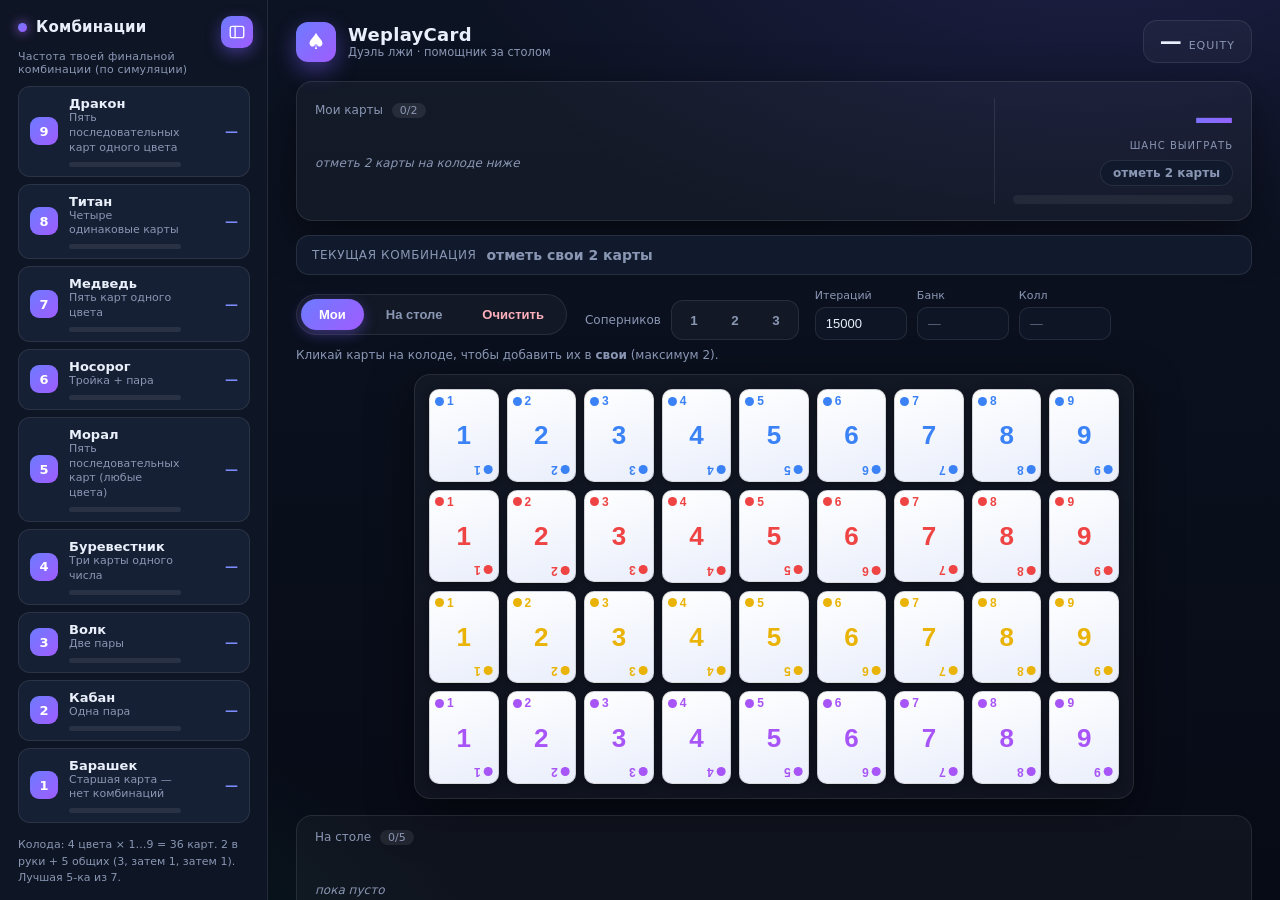
==== index.html @ 61156c61 "Add WeplayCard 'Duel of Lies' equity helper (web app + local launchers) - engine.js: pure 36-card lo" ====
<!DOCTYPE html>
<html lang="ru">
<head>
  <meta charset="UTF-8" />
  <meta name="viewport" content="width=device-width, initial-scale=1.0" />
  <title>WeplayCard — Помощник дуэли лжи</title>
  <link rel="preconnect" href="https://fonts.googleapis.com" />
  <link rel="stylesheet" href="styles.css?v=7" />
</head>
<body>
  <!-- Ловитель ошибок: если JS упадёт — покажем баннер, а не пустоту -->
  <div id="errBanner" class="err-banner" hidden></div>

  <div class="app">
    <!-- Сворачиваемый сайдбар: комбинации -->
    <aside class="sidebar" id="rules">
      <button class="sidebar-toggle" id="rulesToggle" aria-label="Свернуть/развернуть">
        <svg viewBox="0 0 24 24" width="18" height="18"><rect x="3" y="4.5" width="18" height="15" rx="2.5" fill="none" stroke="currentColor" stroke-width="1.8"/><line x1="9.5" y1="4.5" x2="9.5" y2="19.5" stroke="currentColor" stroke-width="1.8" stroke-linecap="round"/></svg>
      </button>
      <div class="sidebar-inner">
        <div class="sidebar-head">
          <span class="sb-dot"></span>
          <h2>Комбинации</h2>
        </div>
        <div class="combo-caption">Частота твоей финальной комбинации (по симуляции)</div>
        <div class="combo-list" id="rulesBody"></div>
        <div class="sidebar-note">
          Колода: 4 цвета × 1…9 = 36 карт. 2 в руки + 5 общих (3, затем 1, затем 1). Лучшая 5-ка из 7.
        </div>
        <div class="sidebar-note warn">
          ⚠️ Честная математика: блеф и чтение оппонента не учитываются.
        </div>
      </div>
      <div class="sidebar-collapsed-label">Комбинации</div>
    </aside>

    <!-- Рабочая зона -->
    <main class="workspace">
      <header class="topbar">
        <div class="brand">
          <div class="logo">♠</div>
          <div class="brand-text">
            <b>WeplayCard</b>
            <span>Дуэль лжи · помощник за столом</span>
          </div>
        </div>
        <div class="top-equity" id="topEquity" title="Шанс выиграть (equity)">
          <span class="te-val" id="topVal">—</span>
          <span class="te-cap">equity</span>
        </div>
      </header>

      <!-- Мои карты + живой % -->
      <section class="hand-row">
        <div class="hand-left">
          <div class="row-label">Мои карты <span class="count" id="heroCount">0/2</span></div>
          <div class="hand-cards" id="heroCards">
            <span class="placeholder">отметь 2 карты на колоде ниже</span>
          </div>
        </div>
        <div class="hand-right">
          <div class="equity-readout">
            <span class="er-value" id="ebValue">—</span>
            <span class="er-cap">шанс выиграть</span>
          </div>
          <div class="reco-chip" id="recoChip">отметь 2 карты</div>
          <div class="seg" id="segBar" hidden>
            <div class="seg-win" id="segWin"></div>
            <div class="seg-tie" id="segTie"></div>
            <div class="seg-lose" id="segLose"></div>
          </div>
        </div>
      </section>

      <!-- Текущая комбинация -->
      <div class="combo-now" id="comboNow">
        <span class="cn-label">Текущая комбинация</span>
        <span class="cn-value muted">отметь свои карты и минимум 3 общих</span>
      </div>

      <!-- Контролы -->
      <div class="controls">
        <div class="segmented" role="group">
          <button class="seg-btn active" data-mode="hero" id="modeHero">Мои</button>
          <button class="seg-btn" data-mode="table" id="modeTable">На столе</button>
          <button class="seg-btn ghost" id="clearBtn">Очистить</button>
        </div>
        <div class="opts">
          <div class="opt-group">
            <span class="opt-label">Соперников</span>
            <div class="stepper">
              <button class="stepper-btn" data-opp="1">1</button>
              <button class="stepper-btn" data-opp="2">2</button>
              <button class="stepper-btn" data-opp="3">3</button>
            </div>
          </div>
          <div class="opt-group">
            <label class="field">Итераций
              <input type="number" id="iterInput" min="2000" step="1000" value="15000" />
            </label>
            <label class="field">Банк
              <input type="number" id="potInput" min="0" placeholder="—" />
            </label>
            <label class="field">Колл
              <input type="number" id="betInput" min="0" placeholder="—" />
            </label>
          </div>
        </div>
      </div>

      <p class="hint" id="modeHint">Кликай карты на колоде, чтобы добавить их в <b>свои</b> (максимум 2).</p>

      <!-- Колода -->
      <div class="deck" id="cardGrid"></div>

      <!-- Стол -->
      <section class="table-row">
        <div class="row-label">На столе <span class="count" id="tableCount">0/5</span></div>
        <div class="hand-cards" id="tableCards">
          <span class="placeholder">пока пусто</span>
        </div>
      </section>
    </main>
  </div>

  <script src="engine.js?v=7"></script>
  <script src="app.js?v=7"></script>
</body>
</html>
---- styles.css ----
:root {
  --bg-0: #070b16;
  --bg-1: #0c1322;
  --panel: rgba(255, 255, 255, 0.035);
  --panel-solid: #111a2c;
  --border: rgba(255, 255, 255, 0.09);
  --border-strong: rgba(255, 255, 255, 0.16);
  --text: #eaf0fb;
  --muted: #8a97b4;
  --accent: #7c8cff;
  --accent-2: #b06bff;
  --grad: linear-gradient(135deg, #6d7bff 0%, #a05cff 100%);
  --hero: #4f8bff;
  --table: #2dd4a7;
  --raise: #22c55e;
  --call: #4f8bff;
  --warn: #f59e0b;
  --fold: #f43f5e;
  --c-blue: #3b82f6;
  --c-red: #ef4444;
  --c-yellow: #eab308;
  --c-violet: #a855f7;
  --radius: 16px;
  --shadow: 0 14px 44px rgba(0, 0, 0, 0.5);
  font-family: "Inter", -apple-system, BlinkMacSystemFont, "Segoe UI", Roboto, system-ui, sans-serif;
}

* { box-sizing: border-box; }
html, body { margin: 0; height: 100%; }
body {
  background:
    radial-gradient(1100px 600px at 85% -10%, rgba(123, 92, 255, 0.16), transparent 60%),
    radial-gradient(900px 500px at 0% 110%, rgba(45, 212, 167, 0.10), transparent 55%),
    linear-gradient(180deg, var(--bg-1), var(--bg-0));
  color: var(--text);
  font-size: 14px;
  -webkit-font-smoothing: antialiased;
}

/* Баннер ошибок */
.err-banner {
  position: fixed; top: 0; left: 0; right: 0; z-index: 999;
  background: #3b0d16; color: #ffd7df; border-bottom: 1px solid #7f1d2e;
  padding: 10px 16px; font-size: 13px; font-family: ui-monospace, monospace;
}
.err-banner[hidden] { display: none; }

.app { display: flex; height: 100vh; overflow: hidden; }

/* ===== Сайдбар ===== */
.sidebar {
  position: relative; width: 268px; flex: 0 0 268px;
  background: #0e1524;
  border-right: 1px solid var(--border);
  transition: flex-basis .25s cubic-bezier(.4,0,.2,1), width .25s cubic-bezier(.4,0,.2,1);
  overflow: hidden;
}
.sidebar.collapsed { width: 54px; flex-basis: 54px; }
.sidebar-toggle {
  position: absolute; top: 16px; right: 14px; z-index: 3;
  width: 32px; height: 32px; border-radius: 10px; cursor: pointer; border: none;
  background: var(--grad); color: #fff; display: grid; place-items: center;
  box-shadow: 0 5px 16px rgba(123,92,255,0.45); transition: transform .25s, box-shadow .15s;
}
.sidebar-toggle:hover { box-shadow: 0 7px 22px rgba(123,92,255,0.6); }
.sidebar.collapsed .sidebar-toggle { transform: rotate(180deg); }
.sidebar-inner { width: 268px; height: 100%; padding: 18px; overflow-y: auto; }
.sidebar.collapsed .sidebar-inner { opacity: 0; pointer-events: none; }
.sidebar-head { display: flex; align-items: center; gap: 9px; margin-bottom: 14px; }
.sidebar-head h2 { margin: 0; font-size: 15px; letter-spacing: .2px; }
.sb-dot { width: 9px; height: 9px; border-radius: 50%; background: var(--grad); box-shadow: 0 0 12px var(--accent-2); }

.combo-caption { font-size: 11px; color: var(--muted); margin-bottom: 10px; letter-spacing: .2px; }
.combo-list { display: flex; flex-direction: column; gap: 7px; }
.combo-item {
  display: grid; grid-template-columns: auto 1fr auto; gap: 11px; align-items: center;
  background: #162034; border: 1px solid var(--border); border-radius: 12px; padding: 9px 11px;
  transition: border-color .15s, transform .12s;
}
.combo-item:hover { border-color: var(--border-strong); transform: translateX(2px); }
.combo-lvl {
  width: 28px; height: 28px; border-radius: 9px; display: grid; place-items: center;
  font-weight: 800; font-size: 13px; color: #fff; background: var(--grad);
}
.combo-meta { min-width: 0; }
.combo-name { font-weight: 700; font-size: 13px; }
.combo-desc { font-size: 11px; color: var(--muted); line-height: 1.35; }
.combo-bar { height: 5px; border-radius: 20px; background: rgba(255,255,255,0.08); margin-top: 6px; overflow: hidden; }
.combo-bar-fill { height: 100%; width: 0%; background: var(--grad); border-radius: 20px; transition: width .25s ease; }
.combo-pct { font-weight: 800; font-size: 13px; color: var(--accent); text-align: right; min-width: 46px; }

.sidebar-note { font-size: 11px; color: var(--muted); line-height: 1.5; margin-top: 14px; }
.sidebar-note.warn { color: #ffb0bd; }
.sidebar-collapsed-label {
  position: absolute; top: 64px; left: 0; right: 0; text-align: center;
  writing-mode: vertical-rl; transform: rotate(180deg); margin: 0 auto;
  font-size: 11px; letter-spacing: 2px; color: var(--muted); text-transform: uppercase; opacity: 0; transition: opacity .2s;
}
.sidebar.collapsed .sidebar-collapsed-label { opacity: 1; }

/* ===== Рабочая зона ===== */
.workspace { flex: 1; min-width: 0; overflow-y: auto; padding: 20px 28px 40px; }
.workspace::-webkit-scrollbar { width: 10px; }
.workspace::-webkit-scrollbar-thumb { background: rgba(255,255,255,0.1); border-radius: 8px; }

.topbar { display: flex; justify-content: space-between; align-items: center; margin-bottom: 18px; gap: 16px; }
.brand { display: flex; align-items: center; gap: 12px; min-width: 0; }
.logo {
  width: 40px; height: 40px; border-radius: 12px; display: grid; place-items: center;
  font-size: 22px; color: #fff; background: var(--grad); box-shadow: 0 8px 22px rgba(123,92,255,0.45); flex: 0 0 auto;
}
.brand-text { display: flex; flex-direction: column; min-width: 0; }
.brand-text b { font-size: 18px; letter-spacing: .3px; }
.brand-text span { font-size: 11.5px; color: var(--muted); }
.top-equity {
  display: flex; align-items: baseline; gap: 7px; padding: 8px 16px; border-radius: 14px;
  background: var(--panel); border: 1px solid var(--border); backdrop-filter: blur(8px); flex: 0 0 auto;
}
.top-equity .te-val { font-size: 22px; font-weight: 800; }
.top-equity .te-cap { font-size: 11px; color: var(--muted); text-transform: uppercase; letter-spacing: 1px; }

/* Мои карты + equity */
.hand-row {
  display: flex; gap: 18px; align-items: stretch;
  background: var(--panel); border: 1px solid var(--border); border-radius: var(--radius);
  padding: 16px 18px; box-shadow: var(--shadow);
}
.hand-left { flex: 1; min-width: 0; display: flex; flex-direction: column; justify-content: center; }
.hand-right { display: flex; flex-direction: column; align-items: flex-end; justify-content: center; gap: 9px; padding-left: 18px; border-left: 1px solid var(--border); }
.row-label { font-size: 12px; color: var(--muted); margin-bottom: 10px; display: block; }
.row-label .count { font-size: 11px; background: rgba(255,255,255,0.08); padding: 1px 8px; border-radius: 20px; margin-left: 5px; }
.hand-cards { display: flex; flex-wrap: wrap; gap: 8px; align-items: center; min-height: 72px; }
.placeholder { color: var(--muted); font-size: 12px; font-style: italic; }

.equity-readout { text-align: right; line-height: 1; }
.equity-readout .er-value { font-size: 40px; font-weight: 900; letter-spacing: -1px;
  background: var(--grad); -webkit-background-clip: text; background-clip: text; -webkit-text-fill-color: transparent; }
.equity-readout .er-cap { display: block; font-size: 10px; color: var(--muted); margin-top: 3px; text-transform: uppercase; letter-spacing: 1px; }

.reco-chip { font-size: 12px; font-weight: 700; padding: 5px 12px; border-radius: 999px;
  background: var(--panel-solid); border: 1px solid var(--border); color: var(--muted); white-space: nowrap; }
.reco-chip.raise { color: #74f0a8; border-color: rgba(34,197,94,0.5); background: rgba(34,197,94,0.08); }
.reco-chip.call  { color: #9ec0ff; border-color: rgba(79,139,255,0.5); background: rgba(79,139,255,0.08); }
.reco-chip.warn  { color: #ffcf8a; border-color: rgba(245,158,11,0.5); background: rgba(245,158,11,0.08); }
.reco-chip.fold  { color: #ff9aa9; border-color: rgba(244,63,94,0.5); background: rgba(244,63,94,0.08); }

.seg { display: flex; width: 220px; height: 9px; border-radius: 20px; overflow: hidden; background: rgba(255,255,255,0.06); }
.seg > div { height: 100%; transition: width .25s ease; }
.seg-win { background: var(--raise); }
.seg-tie { background: #64748b; }
.seg-lose { background: var(--fold); }

/* Текущая комбинация */
.combo-now {
  display: flex; align-items: center; gap: 10px; flex-wrap: wrap; margin: 14px 0;
  background: var(--panel-solid); border: 1px solid var(--border); border-radius: 13px; padding: 11px 15px;
}
.combo-now .cn-label { font-size: 12px; color: var(--muted); text-transform: uppercase; letter-spacing: .6px; }
.combo-now .cn-value { font-weight: 800; font-size: 14px; }
.combo-now .cn-level { color: var(--muted); font-size: 12px; }
.combo-now .pcard { width: 48px; height: 66px; flex: 0 0 auto; }
.combo-now .pcard .center { font-size: 18px; }

/* Контролы */
.controls { display: flex; gap: 18px; align-items: center; flex-wrap: wrap; margin: 4px 0 6px; }
.segmented { display: inline-flex; background: var(--panel); border: 1px solid var(--border); border-radius: 999px; padding: 4px; gap: 4px; }
.seg-btn { border: none; background: transparent; color: var(--muted); padding: 8px 18px; border-radius: 999px; cursor: pointer; font-size: 13px; font-weight: 600; transition: all .18s; }
.seg-btn:hover { color: var(--text); }
.seg-btn.active { background: var(--grad); color: #fff; box-shadow: 0 4px 14px rgba(123,92,255,0.4); }
.seg-btn.ghost { color: #ffb0bd; }
.seg-btn.ghost:hover { color: #ffd0d8; }

.opts { display: flex; align-items: flex-end; gap: 16px; flex-wrap: wrap; }
.opt-group { display: flex; align-items: center; gap: 10px; }
.opt-label { font-size: 12px; color: var(--muted); }
.stepper { display: inline-flex; background: var(--panel); border: 1px solid var(--border); border-radius: 12px; padding: 3px; gap: 3px; }
.stepper-btn { border: none; background: transparent; color: var(--muted); min-width: 38px; height: 32px; border-radius: 9px; cursor: pointer; font-weight: 700; transition: all .15s; }
.stepper-btn:hover { color: var(--text); background: rgba(255,255,255,0.05); }
.stepper-btn.active { background: var(--grad); color: #fff; }

.field { font-size: 11px; color: var(--muted); display: flex; flex-direction: column; gap: 5px; }
.field input { width: 92px; background: #0e1626; border: 1px solid var(--border); color: var(--text); border-radius: 10px; padding: 8px 10px; font-size: 13px; transition: border-color .15s, box-shadow .15s; }
.field input::placeholder { color: #5b667e; }
.field input:focus { outline: none; border-color: var(--accent); box-shadow: 0 0 0 3px rgba(124,140,255,0.25); }

.hint { font-size: 12px; color: var(--muted); margin: 8px 0 12px; }

/* Колода — гибкая сетка 9 колонок: карты подстраиваются под ширину, скроллбара нет */
.deck {
  display: grid; grid-template-columns: repeat(9, minmax(0, 1fr)); gap: 8px;
  max-width: 720px; margin: 0 auto; padding: 14px;
  background: var(--panel); border: 1px solid var(--border); border-radius: var(--radius); box-shadow: var(--shadow);
}

/* Карта */
.pcard {
  --c: #3b82f6;
  position: relative; width: 100%; aspect-ratio: 3 / 4; border-radius: 10px;
  background: linear-gradient(160deg, #ffffff, #e9eefb);
  border: 1px solid rgba(0,0,0,0.14); color: #0b1220;
  box-shadow: 0 2px 8px rgba(0,0,0,0.4); overflow: hidden;
  display: flex; flex-direction: column; justify-content: center; align-items: center;
}
.pcard .corner { position: absolute; top: 4px; left: 5px; display: flex; align-items: center; gap: 3px; font-size: 12px; font-weight: 800; color: var(--c); }
.pcard .corner .pip { width: 9px; height: 9px; border-radius: 50%; background: var(--c); }
.pcard .center { font-size: 26px; font-weight: 900; color: var(--c); line-height: 1; }
.pcard .corner.br { top: auto; bottom: 4px; left: auto; right: 5px; transform: rotate(180deg); }

/* Ячейка колоды */
.card-cell { cursor: pointer; border: 1px solid rgba(0,0,0,0.14); transition: transform .12s ease, box-shadow .15s ease; }
.card-cell:hover { transform: translateY(-3px); box-shadow: 0 10px 22px rgba(0,0,0,0.5); }
.card-cell:active { transform: translateY(-1px) scale(.97); }
.card-cell.hero { border: 2px solid var(--hero); box-shadow: 0 0 0 3px rgba(79,139,255,0.35), 0 8px 20px rgba(79,139,255,0.3); }
.card-cell.table { border: 2px solid var(--table); box-shadow: 0 0 0 3px rgba(45,212,167,0.35), 0 8px 20px rgba(45,212,167,0.25); }
.card-cell:focus-visible { outline: 2px solid var(--accent); outline-offset: 2px; }

/* Карты в выборках чуть крупнее */
.hand-cards .pcard { width: 56px; height: 78px; }
.hand-cards .pcard .center { font-size: 22px; }

/* Строка стола */
.table-row { margin-top: 16px; background: var(--panel); border: 1px solid var(--border); border-radius: var(--radius); padding: 14px 18px; }
.table-row .row-label { margin-bottom: 10px; }

.muted { color: var(--muted); }

/* Адаптив: на узких экранах сайдбар уезжает в оверлей, контент занимает всю ширину */
@media (max-width: 1024px) {
  .sidebar { position: absolute; z-index: 40; height: 100%; box-shadow: 0 0 60px rgba(0,0,0,0.6); }
  .app { position: relative; }
}
@media (max-width: 640px) {
  .hand-row { flex-direction: column; }
  .hand-right { align-items: flex-start; border-left: none; border-top: 1px solid var(--border); padding-left: 0; padding-top: 12px; }
  .equity-readout { text-align: left; }
  .workspace { padding: 16px 14px 32px; }
  .deck { gap: 6px; max-width: 100%; }
  .hand-cards .pcard { width: 48px; height: 66px; }
  .hand-cards .pcard .center { font-size: 18px; }
}
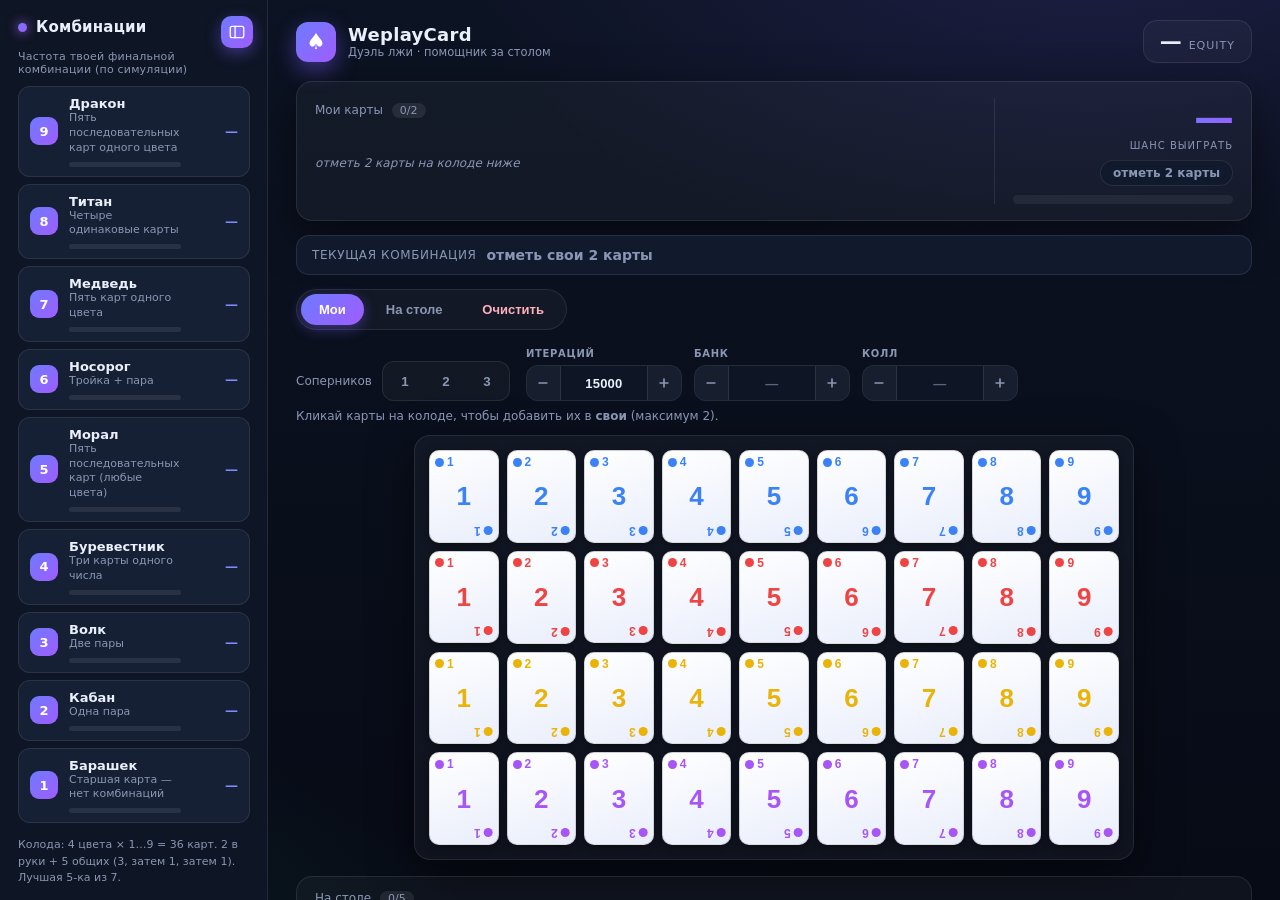
==== commit 9d5ccead: "feat: show combo equity + preflop Barashek/Kaban and modern numeric steppers - engine: add evaluateP" ====
--- a/index.html
+++ b/index.html
@@ -94,15 +94,42 @@
               <button class="stepper-btn" data-opp="3">3</button>
             </div>
           </div>
-          <div class="opt-group">
-            <label class="field">Итераций
-              <input type="number" id="iterInput" min="2000" step="1000" value="15000" />
+          <div class="opt-group num-group">
+            <label class="field field--num" for="iterInput">
+              <span class="field-label">Итераций</span>
+              <div class="num-input" data-input="iterInput">
+                <button class="num-btn" type="button" data-dir="-1" aria-label="меньше">
+                  <svg viewBox="0 0 16 16" width="14" height="14" aria-hidden="true"><path d="M3.5 8h9" stroke="currentColor" stroke-width="1.9" stroke-linecap="round"/></svg>
+                </button>
+                <input type="number" id="iterInput" min="2000" max="100000" step="1000" value="15000" inputmode="numeric" autocomplete="off" />
+                <button class="num-btn" type="button" data-dir="1" aria-label="больше">
+                  <svg viewBox="0 0 16 16" width="14" height="14" aria-hidden="true"><path d="M8 3.5v9M3.5 8h9" stroke="currentColor" stroke-width="1.9" stroke-linecap="round"/></svg>
+                </button>
+              </div>
             </label>
-            <label class="field">Банк
-              <input type="number" id="potInput" min="0" placeholder="—" />
+            <label class="field field--num" for="potInput">
+              <span class="field-label">Банк</span>
+              <div class="num-input" data-input="potInput">
+                <button class="num-btn" type="button" data-dir="-1" aria-label="меньше">
+                  <svg viewBox="0 0 16 16" width="14" height="14" aria-hidden="true"><path d="M3.5 8h9" stroke="currentColor" stroke-width="1.9" stroke-linecap="round"/></svg>
+                </button>
+                <input type="number" id="potInput" min="0" max="100000" step="10" placeholder="—" inputmode="numeric" autocomplete="off" />
+                <button class="num-btn" type="button" data-dir="1" aria-label="больше">
+                  <svg viewBox="0 0 16 16" width="14" height="14" aria-hidden="true"><path d="M8 3.5v9M3.5 8h9" stroke="currentColor" stroke-width="1.9" stroke-linecap="round"/></svg>
+                </button>
+              </div>
             </label>
-            <label class="field">Колл
-              <input type="number" id="betInput" min="0" placeholder="—" />
+            <label class="field field--num" for="betInput">
+              <span class="field-label">Колл</span>
+              <div class="num-input" data-input="betInput">
+                <button class="num-btn" type="button" data-dir="-1" aria-label="меньше">
+                  <svg viewBox="0 0 16 16" width="14" height="14" aria-hidden="true"><path d="M3.5 8h9" stroke="currentColor" stroke-width="1.9" stroke-linecap="round"/></svg>
+                </button>
+                <input type="number" id="betInput" min="0" max="100000" step="5" placeholder="—" inputmode="numeric" autocomplete="off" />
+                <button class="num-btn" type="button" data-dir="1" aria-label="больше">
+                  <svg viewBox="0 0 16 16" width="14" height="14" aria-hidden="true"><path d="M8 3.5v9M3.5 8h9" stroke="currentColor" stroke-width="1.9" stroke-linecap="round"/></svg>
+                </button>
+              </div>
             </label>
           </div>
         </div>
--- a/styles.css
+++ b/styles.css
@@ -78,6 +78,8 @@
   transition: border-color .15s, transform .12s;
 }
 .combo-item:hover { border-color: var(--border-strong); transform: translateX(2px); }
+.combo-item.is-current { border-color: rgba(124,140,255,0.55); background: rgba(124,140,255,0.10); box-shadow: 0 0 0 1px rgba(124,140,255,0.25) inset, 0 4px 16px rgba(124,140,255,0.15); transform: translateX(2px); }
+.combo-item.is-current .combo-lvl { box-shadow: 0 0 0 3px rgba(124,140,255,0.30); }
 .combo-lvl {
   width: 28px; height: 28px; border-radius: 9px; display: grid; place-items: center;
   font-weight: 800; font-size: 13px; color: #fff; background: var(--grad);
@@ -158,6 +160,9 @@
 .combo-now .cn-label { font-size: 12px; color: var(--muted); text-transform: uppercase; letter-spacing: .6px; }
 .combo-now .cn-value { font-weight: 800; font-size: 14px; }
 .combo-now .cn-level { color: var(--muted); font-size: 12px; }
+.combo-now .cn-equity { font-size: 13px; font-weight: 700; }
+.combo-now .cn-freq { font-size: 12px; font-weight: 500; }
+.combo-now .cn-note { font-size: 12px; }
 .combo-now .pcard { width: 48px; height: 66px; flex: 0 0 auto; }
 .combo-now .pcard .center { font-size: 18px; }
 
@@ -178,10 +183,63 @@
 .stepper-btn:hover { color: var(--text); background: rgba(255,255,255,0.05); }
 .stepper-btn.active { background: var(--grad); color: #fff; }
 
+/* убираем системные стрелки у всех number */
+input[type="number"]::-webkit-outer-spin-button,
+input[type="number"]::-webkit-inner-spin-button { -webkit-appearance: none; margin: 0; }
+input[type="number"] { -moz-appearance: textfield; appearance: textfield; }
+
 .field { font-size: 11px; color: var(--muted); display: flex; flex-direction: column; gap: 5px; }
 .field input { width: 92px; background: #0e1626; border: 1px solid var(--border); color: var(--text); border-radius: 10px; padding: 8px 10px; font-size: 13px; transition: border-color .15s, box-shadow .15s; }
 .field input::placeholder { color: #5b667e; }
 .field input:focus { outline: none; border-color: var(--accent); box-shadow: 0 0 0 3px rgba(124,140,255,0.25); }
+
+/* современные кастомные степперы для Итераций / Банк / Колл */
+.field--num { gap: 4px; }
+.field-label { font-size: 10px; font-weight: 700; letter-spacing: .7px; text-transform: uppercase; color: var(--muted); }
+.num-input {
+  display: flex; align-items: stretch;
+  background: #0e1626;
+  border: 1px solid var(--border);
+  border-radius: 12px;
+  overflow: hidden;
+  height: 36px;
+  margin-top: 2px;
+  transition: border-color .18s, box-shadow .18s, background .18s, transform .12s;
+}
+.num-input:hover { border-color: var(--border-strong); background: #111d33; }
+.num-input:focus-within {
+  border-color: var(--accent);
+  box-shadow: 0 0 0 3px rgba(124,140,255,0.20), 0 8px 20px rgba(124,140,255,0.18);
+  background: #111d33;
+}
+.num-input input {
+  width: 86px; min-width: 0; flex: 1 1 auto;
+  background: transparent; border: none; border-radius: 0;
+  text-align: center; font-size: 13px; font-weight: 750;
+  font-variant-numeric: tabular-nums; letter-spacing: .2px;
+  padding: 0 6px; color: var(--text);
+  outline: none; box-shadow: none;
+}
+.num-input input:focus { border-color: transparent; box-shadow: none; }
+.num-input input::placeholder { color: #5b667e; font-weight: 600; }
+.num-btn {
+  width: 34px; flex: 0 0 34px;
+  display: grid; place-items: center;
+  background: rgba(255,255,255,0.035);
+  border: none; color: var(--muted);
+  cursor: pointer; user-select: none;
+  transition: background .15s, color .15s, transform .10s;
+}
+.num-btn:hover { background: rgba(255,255,255,0.08); color: var(--text); }
+.num-btn:active { background: var(--grad); color: #fff; transform: scale(0.96); }
+.num-btn:focus-visible { outline: 2px solid var(--accent); outline-offset: -2px; z-index: 1; }
+.num-btn:first-child { border-right: 1px solid var(--border); }
+.num-btn:last-child { border-left: 1px solid var(--border); }
+.num-group { gap: 12px; }
+@media (max-width: 640px) {
+  .num-input input { width: 72px; }
+  .num-group { gap: 8px; }
+}
 
 .hint { font-size: 12px; color: var(--muted); margin: 8px 0 12px; }
 
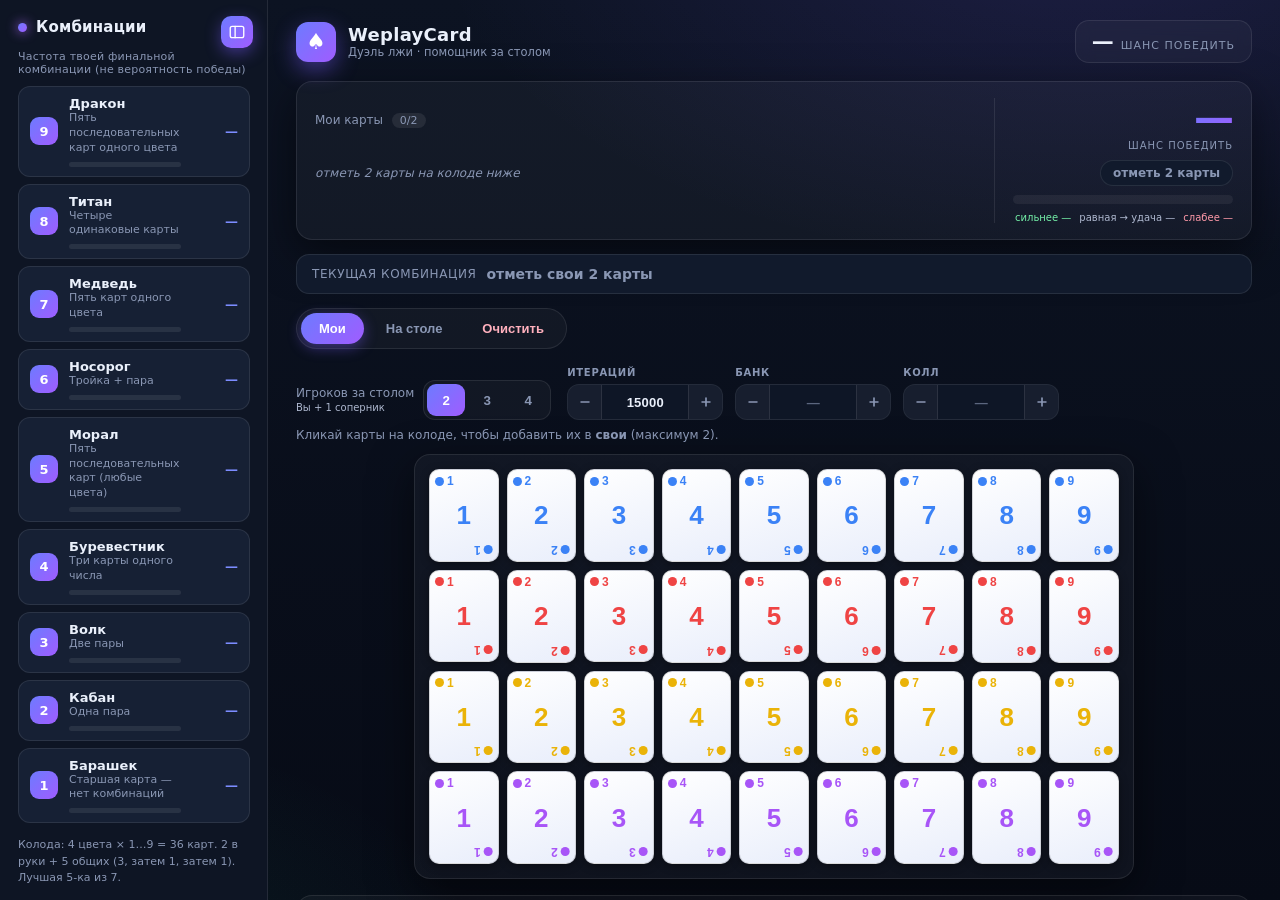
==== commit d9f81b58: "fix: correct multi-player win chance Co-authored-by: arena-agent <297053741+arena-agent@users.norepl" ====
--- a/index.html
+++ b/index.html
@@ -5,7 +5,7 @@
   <meta name="viewport" content="width=device-width, initial-scale=1.0" />
   <title>WeplayCard — Помощник дуэли лжи</title>
   <link rel="preconnect" href="https://fonts.googleapis.com" />
-  <link rel="stylesheet" href="styles.css?v=7" />
+  <link rel="stylesheet" href="styles.css?v=8" />
 </head>
 <body>
   <!-- Ловитель ошибок: если JS упадёт — покажем баннер, а не пустоту -->
@@ -22,7 +22,7 @@
           <span class="sb-dot"></span>
           <h2>Комбинации</h2>
         </div>
-        <div class="combo-caption">Частота твоей финальной комбинации (по симуляции)</div>
+        <div class="combo-caption">Частота твоей финальной комбинации (не вероятность победы)</div>
         <div class="combo-list" id="rulesBody"></div>
         <div class="sidebar-note">
           Колода: 4 цвета × 1…9 = 36 карт. 2 в руки + 5 общих (3, затем 1, затем 1). Лучшая 5-ка из 7.
@@ -44,9 +44,9 @@
             <span>Дуэль лжи · помощник за столом</span>
           </div>
         </div>
-        <div class="top-equity" id="topEquity" title="Шанс выиграть (equity)">
+        <div class="top-equity" id="topEquity" title="Шанс стать единственным победителем; при равной комбинации исход решает удача">
           <span class="te-val" id="topVal">—</span>
-          <span class="te-cap">equity</span>
+          <span class="te-cap">шанс победить</span>
         </div>
       </header>
 
@@ -59,15 +59,20 @@
           </div>
         </div>
         <div class="hand-right">
-          <div class="equity-readout">
+          <div class="equity-readout" title="Шанс стать единственным победителем; при равной комбинации исход решает удача">
             <span class="er-value" id="ebValue">—</span>
-            <span class="er-cap">шанс выиграть</span>
+            <span class="er-cap">шанс победить</span>
           </div>
           <div class="reco-chip" id="recoChip">отметь 2 карты</div>
           <div class="seg" id="segBar" hidden>
             <div class="seg-win" id="segWin"></div>
             <div class="seg-tie" id="segTie"></div>
             <div class="seg-lose" id="segLose"></div>
+          </div>
+          <div class="outcome-breakdown" id="outcomeBreakdown" hidden aria-live="polite">
+            <span class="outcome-win" id="outWin">сильнее —</span>
+            <span class="outcome-tie" id="outTie">равная → удача —</span>
+            <span class="outcome-lose" id="outLose">слабее —</span>
           </div>
         </div>
       </section>
@@ -86,12 +91,15 @@
           <button class="seg-btn ghost" id="clearBtn">Очистить</button>
         </div>
         <div class="opts">
-          <div class="opt-group">
-            <span class="opt-label">Соперников</span>
-            <div class="stepper">
-              <button class="stepper-btn" data-opp="1">1</button>
-              <button class="stepper-btn" data-opp="2">2</button>
-              <button class="stepper-btn" data-opp="3">3</button>
+          <div class="opt-group players-group">
+            <div class="players-labels">
+              <span class="opt-label">Игроков за столом</span>
+              <span class="players-note" id="playerNote">Вы + 1 соперник</span>
+            </div>
+            <div class="stepper" role="group" aria-label="Всего игроков за столом">
+              <button class="stepper-btn active" data-players="2" title="2 игрока: вы и 1 соперник" aria-label="2 игрока: вы и 1 соперник">2</button>
+              <button class="stepper-btn" data-players="3" title="3 игрока: вы и 2 соперника" aria-label="3 игрока: вы и 2 соперника">3</button>
+              <button class="stepper-btn" data-players="4" title="4 игрока: вы и 3 соперника" aria-label="4 игрока: вы и 3 соперника">4</button>
             </div>
           </div>
           <div class="opt-group num-group">
@@ -150,7 +158,7 @@
     </main>
   </div>
 
-  <script src="engine.js?v=7"></script>
-  <script src="app.js?v=7"></script>
+  <script src="engine.js?v=8"></script>
+  <script src="app.js?v=8"></script>
 </body>
 </html>
--- a/styles.css
+++ b/styles.css
@@ -151,6 +151,11 @@
 .seg-win { background: var(--raise); }
 .seg-tie { background: #64748b; }
 .seg-lose { background: var(--fold); }
+.outcome-breakdown { display: flex; justify-content: flex-end; gap: 8px; font-size: 10px; line-height: 1; white-space: nowrap; }
+.outcome-breakdown span { font-variant-numeric: tabular-nums; }
+.outcome-win { color: #74f0a8; }
+.outcome-tie { color: #aeb8cf; }
+.outcome-lose { color: #ff9aa9; }
 
 /* Текущая комбинация */
 .combo-now {
@@ -178,6 +183,9 @@
 .opts { display: flex; align-items: flex-end; gap: 16px; flex-wrap: wrap; }
 .opt-group { display: flex; align-items: center; gap: 10px; }
 .opt-label { font-size: 12px; color: var(--muted); }
+.players-group { gap: 9px; }
+.players-labels { display: flex; flex-direction: column; gap: 2px; }
+.players-note { color: #aeb8cf; font-size: 10px; line-height: 1.2; white-space: nowrap; }
 .stepper { display: inline-flex; background: var(--panel); border: 1px solid var(--border); border-radius: 12px; padding: 3px; gap: 3px; }
 .stepper-btn { border: none; background: transparent; color: var(--muted); min-width: 38px; height: 32px; border-radius: 9px; cursor: pointer; font-weight: 700; transition: all .15s; }
 .stepper-btn:hover { color: var(--text); background: rgba(255,255,255,0.05); }
@@ -291,6 +299,7 @@
   .hand-row { flex-direction: column; }
   .hand-right { align-items: flex-start; border-left: none; border-top: 1px solid var(--border); padding-left: 0; padding-top: 12px; }
   .equity-readout { text-align: left; }
+  .outcome-breakdown { justify-content: flex-start; flex-wrap: wrap; }
   .workspace { padding: 16px 14px 32px; }
   .deck { gap: 6px; max-width: 100%; }
   .hand-cards .pcard { width: 48px; height: 66px; }
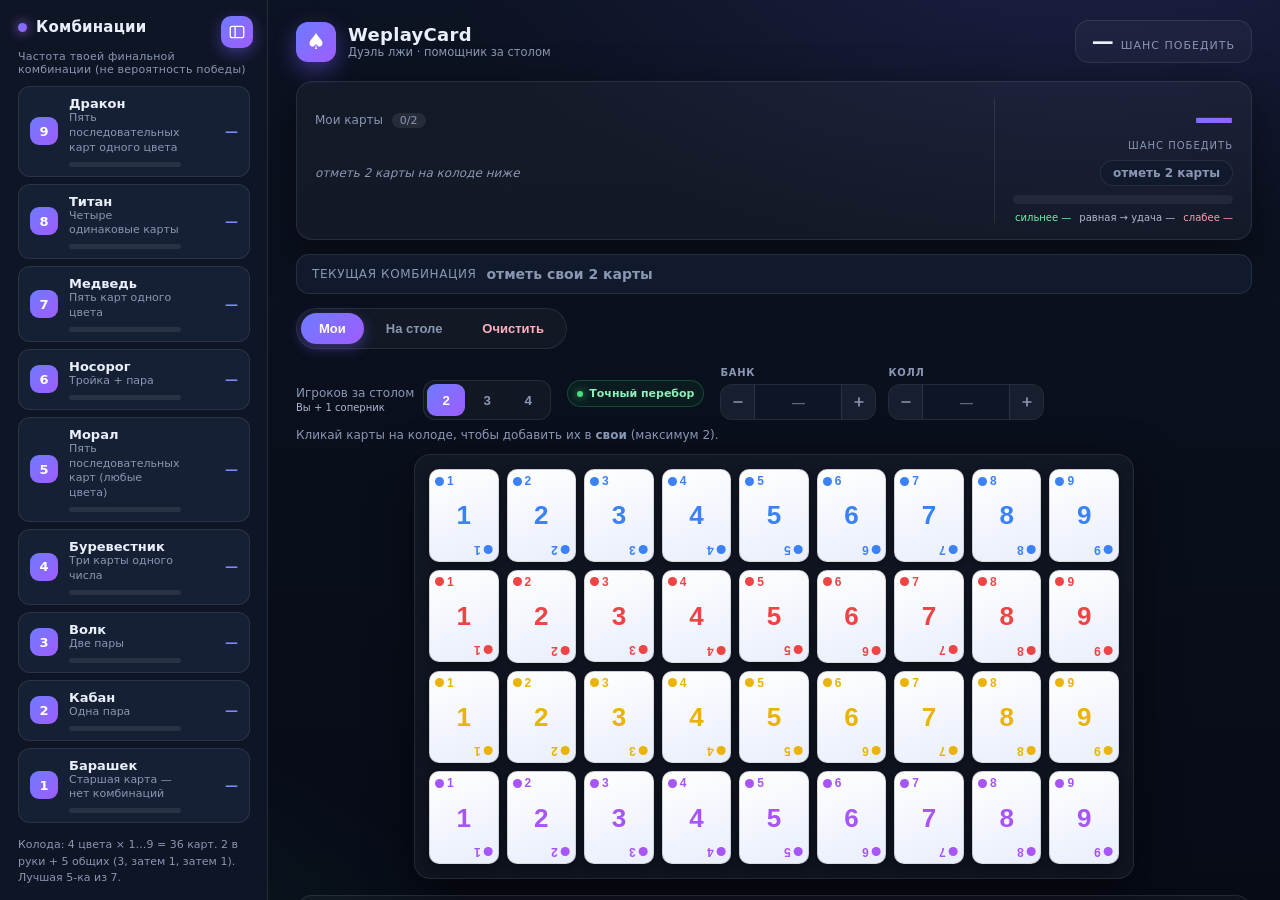
==== commit 9ba93c81: "feat: replace sampling with exact card enumeration Co-authored-by: arena-agent <297053741+arena-agen" ====
--- a/index.html
+++ b/index.html
@@ -5,7 +5,7 @@
   <meta name="viewport" content="width=device-width, initial-scale=1.0" />
   <title>WeplayCard — Помощник дуэли лжи</title>
   <link rel="preconnect" href="https://fonts.googleapis.com" />
-  <link rel="stylesheet" href="styles.css?v=8" />
+  <link rel="stylesheet" href="styles.css?v=12" />
 </head>
 <body>
   <!-- Ловитель ошибок: если JS упадёт — покажем баннер, а не пустоту -->
@@ -102,19 +102,10 @@
               <button class="stepper-btn" data-players="4" title="4 игрока: вы и 3 соперника" aria-label="4 игрока: вы и 3 соперника">4</button>
             </div>
           </div>
+          <div class="exact-status" title="Все доступные расклады перебираются точно; случайные итерации не используются">
+            <span class="exact-status-dot"></span>Точный перебор
+          </div>
           <div class="opt-group num-group">
-            <label class="field field--num" for="iterInput">
-              <span class="field-label">Итераций</span>
-              <div class="num-input" data-input="iterInput">
-                <button class="num-btn" type="button" data-dir="-1" aria-label="меньше">
-                  <svg viewBox="0 0 16 16" width="14" height="14" aria-hidden="true"><path d="M3.5 8h9" stroke="currentColor" stroke-width="1.9" stroke-linecap="round"/></svg>
-                </button>
-                <input type="number" id="iterInput" min="2000" max="100000" step="1000" value="15000" inputmode="numeric" autocomplete="off" />
-                <button class="num-btn" type="button" data-dir="1" aria-label="больше">
-                  <svg viewBox="0 0 16 16" width="14" height="14" aria-hidden="true"><path d="M8 3.5v9M3.5 8h9" stroke="currentColor" stroke-width="1.9" stroke-linecap="round"/></svg>
-                </button>
-              </div>
-            </label>
             <label class="field field--num" for="potInput">
               <span class="field-label">Банк</span>
               <div class="num-input" data-input="potInput">
@@ -158,7 +149,7 @@
     </main>
   </div>
 
-  <script src="engine.js?v=8"></script>
-  <script src="app.js?v=8"></script>
+  <script src="engine.js?v=12"></script>
+  <script src="app.js?v=12"></script>
 </body>
 </html>
--- a/styles.css
+++ b/styles.css
@@ -186,6 +186,8 @@
 .players-group { gap: 9px; }
 .players-labels { display: flex; flex-direction: column; gap: 2px; }
 .players-note { color: #aeb8cf; font-size: 10px; line-height: 1.2; white-space: nowrap; }
+.exact-status { display: inline-flex; align-items: center; gap: 6px; align-self: center; color: #8df0ba; font-size: 11px; font-weight: 750; white-space: nowrap; padding: 6px 9px; border: 1px solid rgba(34,197,94,0.28); border-radius: 999px; background: rgba(34,197,94,0.07); }
+.exact-status-dot { width: 6px; height: 6px; border-radius: 50%; background: #4ade80; box-shadow: 0 0 8px rgba(74,222,128,0.85); }
 .stepper { display: inline-flex; background: var(--panel); border: 1px solid var(--border); border-radius: 12px; padding: 3px; gap: 3px; }
 .stepper-btn { border: none; background: transparent; color: var(--muted); min-width: 38px; height: 32px; border-radius: 9px; cursor: pointer; font-weight: 700; transition: all .15s; }
 .stepper-btn:hover { color: var(--text); background: rgba(255,255,255,0.05); }
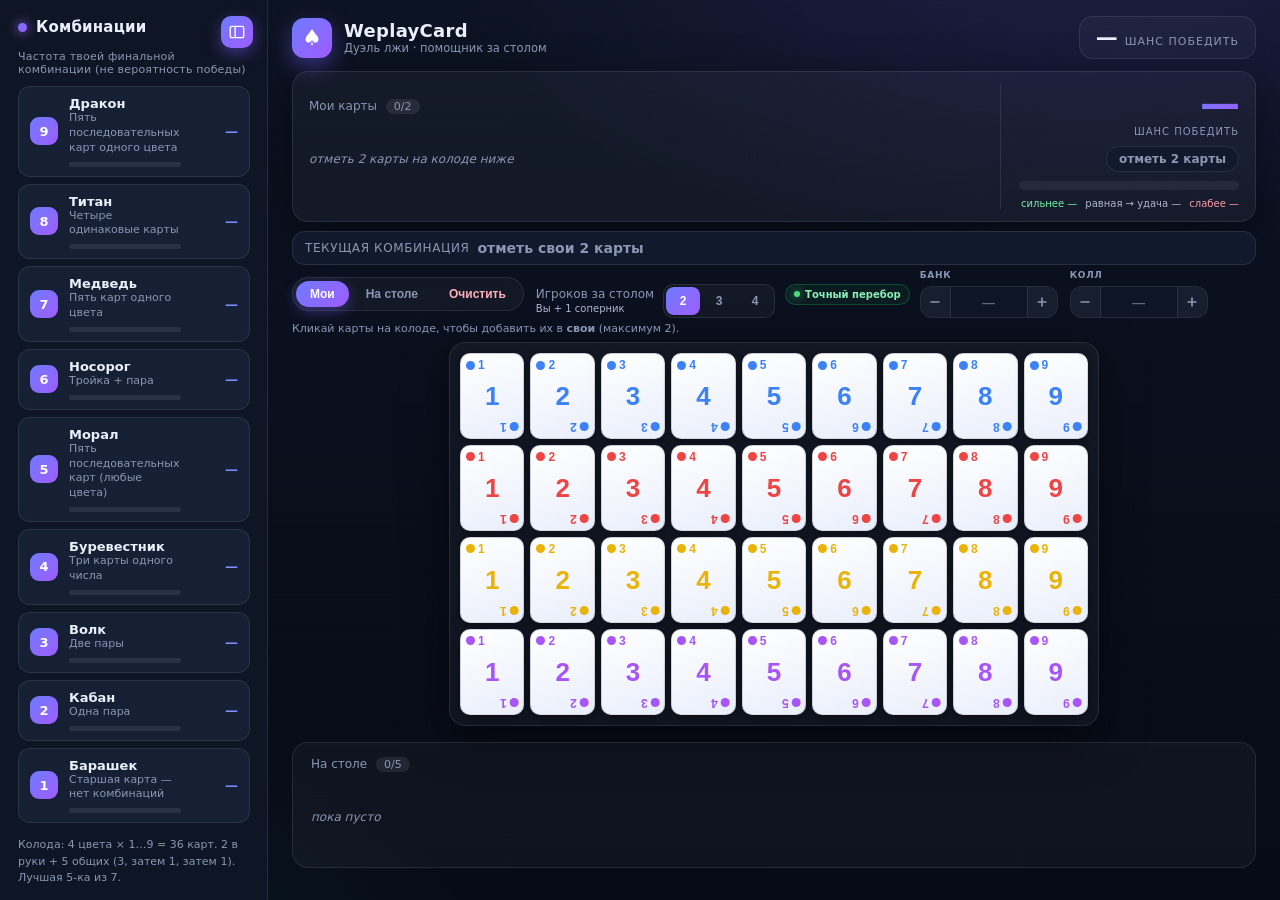
==== commit 660cb3aa: "feat: streamline card selection workflow Co-authored-by: arena-agent <297053741+arena-agent@users.no" ====
--- a/index.html
+++ b/index.html
@@ -5,7 +5,7 @@
   <meta name="viewport" content="width=device-width, initial-scale=1.0" />
   <title>WeplayCard — Помощник дуэли лжи</title>
   <link rel="preconnect" href="https://fonts.googleapis.com" />
-  <link rel="stylesheet" href="styles.css?v=12" />
+  <link rel="stylesheet" href="styles.css?v=13" />
 </head>
 <body>
   <!-- Ловитель ошибок: если JS упадёт — покажем баннер, а не пустоту -->
@@ -149,7 +149,7 @@
     </main>
   </div>
 
-  <script src="engine.js?v=12"></script>
-  <script src="app.js?v=12"></script>
+  <script src="engine.js?v=13"></script>
+  <script src="app.js?v=13"></script>
 </body>
 </html>
--- a/styles.css
+++ b/styles.css
@@ -101,11 +101,11 @@
 .sidebar.collapsed .sidebar-collapsed-label { opacity: 1; }
 
 /* ===== Рабочая зона ===== */
-.workspace { flex: 1; min-width: 0; overflow-y: auto; padding: 20px 28px 40px; }
+.workspace { flex: 1; min-width: 0; overflow-y: auto; padding: 16px 24px 28px; }
 .workspace::-webkit-scrollbar { width: 10px; }
 .workspace::-webkit-scrollbar-thumb { background: rgba(255,255,255,0.1); border-radius: 8px; }
 
-.topbar { display: flex; justify-content: space-between; align-items: center; margin-bottom: 18px; gap: 16px; }
+.topbar { display: flex; justify-content: space-between; align-items: center; margin-bottom: 12px; gap: 16px; }
 .brand { display: flex; align-items: center; gap: 12px; min-width: 0; }
 .logo {
   width: 40px; height: 40px; border-radius: 12px; display: grid; place-items: center;
@@ -125,7 +125,7 @@
 .hand-row {
   display: flex; gap: 18px; align-items: stretch;
   background: var(--panel); border: 1px solid var(--border); border-radius: var(--radius);
-  padding: 16px 18px; box-shadow: var(--shadow);
+  padding: 12px 16px; box-shadow: var(--shadow);
 }
 .hand-left { flex: 1; min-width: 0; display: flex; flex-direction: column; justify-content: center; }
 .hand-right { display: flex; flex-direction: column; align-items: flex-end; justify-content: center; gap: 9px; padding-left: 18px; border-left: 1px solid var(--border); }
@@ -159,8 +159,8 @@
 
 /* Текущая комбинация */
 .combo-now {
-  display: flex; align-items: center; gap: 10px; flex-wrap: wrap; margin: 14px 0;
-  background: var(--panel-solid); border: 1px solid var(--border); border-radius: 13px; padding: 11px 15px;
+  display: flex; align-items: center; gap: 8px; flex-wrap: wrap; margin: 9px 0 5px;
+  background: var(--panel-solid); border: 1px solid var(--border); border-radius: 13px; padding: 8px 12px;
 }
 .combo-now .cn-label { font-size: 12px; color: var(--muted); text-transform: uppercase; letter-spacing: .6px; }
 .combo-now .cn-value { font-weight: 800; font-size: 14px; }
@@ -168,28 +168,28 @@
 .combo-now .cn-equity { font-size: 13px; font-weight: 700; }
 .combo-now .cn-freq { font-size: 12px; font-weight: 500; }
 .combo-now .cn-note { font-size: 12px; }
-.combo-now .pcard { width: 48px; height: 66px; flex: 0 0 auto; }
-.combo-now .pcard .center { font-size: 18px; }
+.combo-now .pcard { width: 42px; height: 58px; flex: 0 0 auto; }
+.combo-now .pcard .center { font-size: 16px; }
 
 /* Контролы */
-.controls { display: flex; gap: 18px; align-items: center; flex-wrap: wrap; margin: 4px 0 6px; }
-.segmented { display: inline-flex; background: var(--panel); border: 1px solid var(--border); border-radius: 999px; padding: 4px; gap: 4px; }
-.seg-btn { border: none; background: transparent; color: var(--muted); padding: 8px 18px; border-radius: 999px; cursor: pointer; font-size: 13px; font-weight: 600; transition: all .18s; }
+.controls { display: flex; gap: 12px; align-items: center; flex-wrap: wrap; margin: 0 0 2px; }
+.segmented { display: inline-flex; background: var(--panel); border: 1px solid var(--border); border-radius: 999px; padding: 3px; gap: 3px; }
+.seg-btn { border: none; background: transparent; color: var(--muted); padding: 6px 14px; border-radius: 999px; cursor: pointer; font-size: 12px; font-weight: 600; transition: all .18s; }
 .seg-btn:hover { color: var(--text); }
 .seg-btn.active { background: var(--grad); color: #fff; box-shadow: 0 4px 14px rgba(123,92,255,0.4); }
 .seg-btn.ghost { color: #ffb0bd; }
 .seg-btn.ghost:hover { color: #ffd0d8; }
 
-.opts { display: flex; align-items: flex-end; gap: 16px; flex-wrap: wrap; }
-.opt-group { display: flex; align-items: center; gap: 10px; }
+.opts { display: flex; align-items: flex-end; gap: 10px; flex-wrap: wrap; }
+.opt-group { display: flex; align-items: center; gap: 8px; }
 .opt-label { font-size: 12px; color: var(--muted); }
 .players-group { gap: 9px; }
 .players-labels { display: flex; flex-direction: column; gap: 2px; }
 .players-note { color: #aeb8cf; font-size: 10px; line-height: 1.2; white-space: nowrap; }
-.exact-status { display: inline-flex; align-items: center; gap: 6px; align-self: center; color: #8df0ba; font-size: 11px; font-weight: 750; white-space: nowrap; padding: 6px 9px; border: 1px solid rgba(34,197,94,0.28); border-radius: 999px; background: rgba(34,197,94,0.07); }
+.exact-status { display: inline-flex; align-items: center; gap: 5px; align-self: center; color: #8df0ba; font-size: 10px; font-weight: 750; white-space: nowrap; padding: 4px 8px; border: 1px solid rgba(34,197,94,0.28); border-radius: 999px; background: rgba(34,197,94,0.07); }
 .exact-status-dot { width: 6px; height: 6px; border-radius: 50%; background: #4ade80; box-shadow: 0 0 8px rgba(74,222,128,0.85); }
-.stepper { display: inline-flex; background: var(--panel); border: 1px solid var(--border); border-radius: 12px; padding: 3px; gap: 3px; }
-.stepper-btn { border: none; background: transparent; color: var(--muted); min-width: 38px; height: 32px; border-radius: 9px; cursor: pointer; font-weight: 700; transition: all .15s; }
+.stepper { display: inline-flex; background: var(--panel); border: 1px solid var(--border); border-radius: 10px; padding: 2px; gap: 2px; }
+.stepper-btn { border: none; background: transparent; color: var(--muted); min-width: 34px; height: 28px; border-radius: 8px; cursor: pointer; font-size: 12px; font-weight: 700; transition: all .15s; }
 .stepper-btn:hover { color: var(--text); background: rgba(255,255,255,0.05); }
 .stepper-btn.active { background: var(--grad); color: #fff; }
 
@@ -203,16 +203,16 @@
 .field input::placeholder { color: #5b667e; }
 .field input:focus { outline: none; border-color: var(--accent); box-shadow: 0 0 0 3px rgba(124,140,255,0.25); }
 
-/* современные кастомные степперы для Итераций / Банк / Колл */
+/* компактные кастомные степперы для Банка / Колла */
 .field--num { gap: 4px; }
-.field-label { font-size: 10px; font-weight: 700; letter-spacing: .7px; text-transform: uppercase; color: var(--muted); }
+.field-label { font-size: 9px; font-weight: 700; letter-spacing: .7px; text-transform: uppercase; color: var(--muted); }
 .num-input {
   display: flex; align-items: stretch;
   background: #0e1626;
   border: 1px solid var(--border);
   border-radius: 12px;
   overflow: hidden;
-  height: 36px;
+  height: 32px;
   margin-top: 2px;
   transition: border-color .18s, box-shadow .18s, background .18s, transform .12s;
 }
@@ -223,7 +223,7 @@
   background: #111d33;
 }
 .num-input input {
-  width: 86px; min-width: 0; flex: 1 1 auto;
+  width: 76px; min-width: 0; flex: 1 1 auto;
   background: transparent; border: none; border-radius: 0;
   text-align: center; font-size: 13px; font-weight: 750;
   font-variant-numeric: tabular-nums; letter-spacing: .2px;
@@ -233,7 +233,7 @@
 .num-input input:focus { border-color: transparent; box-shadow: none; }
 .num-input input::placeholder { color: #5b667e; font-weight: 600; }
 .num-btn {
-  width: 34px; flex: 0 0 34px;
+  width: 30px; flex: 0 0 30px;
   display: grid; place-items: center;
   background: rgba(255,255,255,0.035);
   border: none; color: var(--muted);
@@ -251,12 +251,12 @@
   .num-group { gap: 8px; }
 }
 
-.hint { font-size: 12px; color: var(--muted); margin: 8px 0 12px; }
+.hint { font-size: 11px; color: var(--muted); margin: 4px 0 7px; }
 
 /* Колода — гибкая сетка 9 колонок: карты подстраиваются под ширину, скроллбара нет */
 .deck {
-  display: grid; grid-template-columns: repeat(9, minmax(0, 1fr)); gap: 8px;
-  max-width: 720px; margin: 0 auto; padding: 14px;
+  display: grid; grid-template-columns: repeat(9, minmax(0, 1fr)); gap: 6px;
+  max-width: 650px; margin: 0 auto; padding: 10px;
   background: var(--panel); border: 1px solid var(--border); border-radius: var(--radius); box-shadow: var(--shadow);
 }
 
